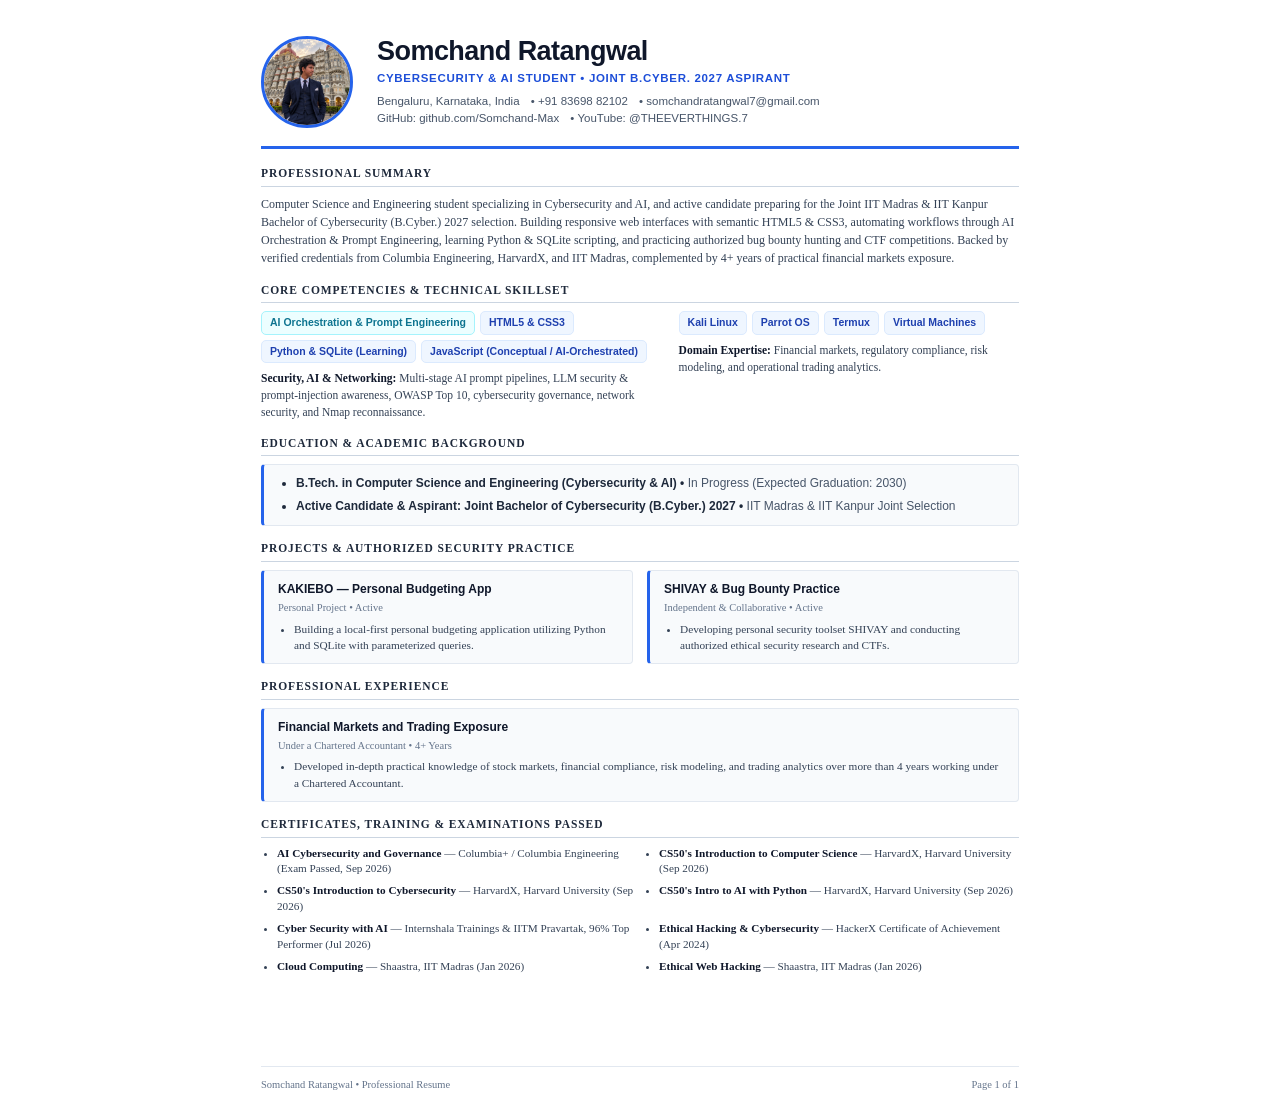
==== resume.html @ d4f09bff "Add Personal Portfolio Website & Resume" ====
<!DOCTYPE html>
<html lang="en">
<head>
  <meta charset="UTF-8">
  <meta name="viewport" content="width=device-width, initial-scale=1.0">
  <title>Somchand Ratangwal • Professional Resume</title>
  <style>
    @page {
      size: A4 portrait;
      margin: 0;
    }

    * {
      box-sizing: border-box;
      margin: 0;
      padding: 0;
    }

    body {
      font-family: -apple-system, BlinkMacSystemFont, "Segoe UI", Roboto, "Helvetica Neue", Arial, sans-serif;
      background: #ffffff;
      color: #1f2937;
      line-height: 1.45;
      -webkit-font-smoothing: antialiased;
    }

    .resume-page {
      width: 850px;
      min-height: 1120px;
      margin: 0 auto;
      padding: 36px 46px 28px;
      background: #ffffff;
      display: flex;
      flex-direction: column;
      justify-content: space-between;
    }

    .resume-header {
      display: flex;
      align-items: center;
      gap: 24px;
      padding-bottom: 18px;
      border-bottom: 3px solid #2563eb;
      margin-bottom: 16px;
    }

    .header-avatar {
      width: 92px;
      height: 92px;
      border-radius: 50%;
      object-fit: cover;
      border: 3px solid #2563eb;
      flex-shrink: 0;
      image-rendering: -webkit-optimize-contrast;
    }

    .header-info h1 {
      font-size: 27px;
      font-weight: 800;
      color: #0f172a;
      letter-spacing: -0.02em;
      line-height: 1.15;
    }

    .header-role {
      font-size: 11.5px;
      font-weight: 700;
      letter-spacing: 0.06em;
      color: #1d4ed8;
      text-transform: uppercase;
      margin-top: 3px;
      margin-bottom: 6px;
    }

    .header-contact {
      font-size: 11.5px;
      color: #475569;
      line-height: 1.5;
    }

    .header-contact span {
      margin-right: 8px;
    }

    .resume-section {
      margin-bottom: 14px;
    }

    .section-heading {
      font-size: 11.5px;
      font-weight: 700;
      letter-spacing: 0.08em;
      text-transform: uppercase;
      color: #1e293b;
      border-bottom: 1px solid #cbd5e1;
      padding-bottom: 4px;
      margin-bottom: 8px;
      font-family: Georgia, "Times New Roman", serif;
    }

    .summary-text {
      font-size: 12px;
      color: #334155;
      line-height: 1.52;
      font-family: Georgia, "Times New Roman", serif;
    }

    .skills-columns {
      display: grid;
      grid-template-columns: 1.08fr 0.92fr;
      gap: 18px;
    }

    .chip-row {
      display: flex;
      flex-wrap: wrap;
      gap: 5px;
      margin-bottom: 7px;
    }

    .chip {
      display: inline-block;
      padding: 3px 8px;
      border-radius: 5px;
      background: #eff6ff;
      border: 1px solid #dbeafe;
      color: #1e40af;
      font-size: 10.5px;
      font-weight: 700;
    }

    .chip.highlight {
      background: #ecfeff;
      border-color: #a5f3fc;
      color: #0e7490;
    }

    .skill-note {
      font-size: 11.5px;
      color: #334155;
      line-height: 1.48;
      font-family: Georgia, "Times New Roman", serif;
    }

    .skill-note strong {
      color: #0f172a;
    }

    .boxed-card {
      background: #f8fafc;
      border: 1px solid #e2e8f0;
      border-left: 3px solid #2563eb;
      border-radius: 4px;
      padding: 10px 14px;
    }

    .edu-list {
      list-style: disc;
      padding-left: 18px;
      display: grid;
      gap: 5px;
    }

    .edu-list li {
      font-size: 12px;
      color: #1e293b;
      font-weight: 600;
    }

    .edu-list li span {
      font-weight: 400;
      color: #475569;
    }

    .two-col-cards {
      display: grid;
      grid-template-columns: 1fr 1fr;
      gap: 14px;
    }

    .card-title {
      font-size: 12px;
      font-weight: 700;
      color: #0f172a;
      margin-bottom: 2px;
    }

    .card-sub {
      font-size: 10.5px;
      color: #64748b;
      margin-bottom: 5px;
      font-family: Georgia, "Times New Roman", serif;
    }

    .card-bullets {
      list-style: disc;
      padding-left: 16px;
      font-size: 11.3px;
      color: #334155;
      font-family: Georgia, "Times New Roman", serif;
      line-height: 1.44;
    }

    .certs-grid {
      display: grid;
      grid-template-columns: 1fr 1fr;
      gap: 6px 22px;
      list-style: disc;
      padding-left: 16px;
    }

    .certs-grid li {
      font-size: 11.2px;
      color: #334155;
      font-family: Georgia, "Times New Roman", serif;
      line-height: 1.42;
    }

    .certs-grid li strong {
      color: #0f172a;
    }

    .resume-footer {
      border-top: 1px solid #e2e8f0;
      padding-top: 10px;
      margin-top: 8px;
      display: flex;
      justify-content: space-between;
      font-size: 10.5px;
      color: #64748b;
      font-family: Georgia, "Times New Roman", serif;
    }

    @media print {
      body {
        background: #ffffff;
      }
      .resume-page {
        width: 100%;
        min-height: auto;
        padding: 24px 32px 18px;
      }
    }
  </style>
</head>
<body>
  <main class="resume-page">
    <div>
      <header class="resume-header">
        <img src="assets/images/profile.png" alt="Somchand Ratangwal" class="header-avatar">
        <div class="header-info">
          <h1>Somchand Ratangwal</h1>
          <div class="header-role">Cybersecurity &amp; AI Student &bull; Joint B.Cyber. 2027 Aspirant</div>
          <div class="header-contact">
            <span>Bengaluru, Karnataka, India</span> &bull;
            <span>+91 83698 82102</span> &bull;
            <span>somchandratangwal7@gmail.com</span><br>
            <span>GitHub: github.com/Somchand-Max</span> &bull;
            <span>YouTube: @THEEVERTHINGS.7</span>
          </div>
        </div>
      </header>

      <section class="resume-section">
        <h2 class="section-heading">Professional Summary</h2>
        <p class="summary-text">
          Computer Science and Engineering student specializing in Cybersecurity and AI, and active candidate
          preparing for the Joint IIT Madras &amp; IIT Kanpur Bachelor of Cybersecurity (B.Cyber.) 2027 selection.
          Building responsive web interfaces with semantic HTML5 &amp; CSS3, automating workflows through
          AI Orchestration &amp; Prompt Engineering, learning Python &amp; SQLite scripting, and practicing
          authorized bug bounty hunting and CTF competitions. Backed by verified credentials from Columbia Engineering,
          HarvardX, and IIT Madras, complemented by 4+ years of practical financial markets exposure.
        </p>
      </section>

      <section class="resume-section">
        <h2 class="section-heading">Core Competencies &amp; Technical Skillset</h2>
        <div class="skills-columns">
          <div>
            <div class="chip-row">
              <span class="chip highlight">AI Orchestration &amp; Prompt Engineering</span>
              <span class="chip">HTML5 &amp; CSS3</span>
              <span class="chip">Python &amp; SQLite (Learning)</span>
              <span class="chip">JavaScript (Conceptual / AI-Orchestrated)</span>
            </div>
            <p class="skill-note">
              <strong>Security, AI &amp; Networking:</strong> Multi-stage AI prompt pipelines, LLM security &amp;
              prompt-injection awareness, OWASP Top 10, cybersecurity governance, network security, and Nmap reconnaissance.
            </p>
          </div>
          <div>
            <div class="chip-row">
              <span class="chip">Kali Linux</span>
              <span class="chip">Parrot OS</span>
              <span class="chip">Termux</span>
              <span class="chip">Virtual Machines</span>
            </div>
            <p class="skill-note">
              <strong>Domain Expertise:</strong> Financial markets, regulatory compliance, risk modeling,
              and operational trading analytics.
            </p>
          </div>
        </div>
      </section>

      <section class="resume-section">
        <h2 class="section-heading">Education &amp; Academic Background</h2>
        <div class="boxed-card">
          <ul class="edu-list">
            <li>B.Tech. in Computer Science and Engineering (Cybersecurity &amp; AI) &bull; <span>In Progress (Expected Graduation: 2030)</span></li>
            <li>Active Candidate &amp; Aspirant: Joint Bachelor of Cybersecurity (B.Cyber.) 2027 &bull; <span>IIT Madras &amp; IIT Kanpur Joint Selection</span></li>
          </ul>
        </div>
      </section>

      <section class="resume-section">
        <h2 class="section-heading">Projects &amp; Authorized Security Practice</h2>
        <div class="two-col-cards">
          <div class="boxed-card">
            <div class="card-title">KAKIEBO &mdash; Personal Budgeting App</div>
            <div class="card-sub">Personal Project &bull; Active</div>
            <ul class="card-bullets">
              <li>Building a local-first personal budgeting application utilizing Python and SQLite with parameterized queries.</li>
            </ul>
          </div>
          <div class="boxed-card">
            <div class="card-title">SHIVAY &amp; Bug Bounty Practice</div>
            <div class="card-sub">Independent &amp; Collaborative &bull; Active</div>
            <ul class="card-bullets">
              <li>Developing personal security toolset SHIVAY and conducting authorized ethical security research and CTFs.</li>
            </ul>
          </div>
        </div>
      </section>

      <section class="resume-section">
        <h2 class="section-heading">Professional Experience</h2>
        <div class="boxed-card">
          <div class="card-title">Financial Markets and Trading Exposure</div>
          <div class="card-sub">Under a Chartered Accountant &bull; 4+ Years</div>
          <ul class="card-bullets">
            <li>Developed in-depth practical knowledge of stock markets, financial compliance, risk modeling, and trading analytics over more than 4 years working under a Chartered Accountant.</li>
          </ul>
        </div>
      </section>

      <section class="resume-section">
        <h2 class="section-heading">Certificates, Training &amp; Examinations Passed</h2>
        <ul class="certs-grid">
          <li><strong>AI Cybersecurity and Governance</strong> &mdash; Columbia+ / Columbia Engineering (Exam Passed, Sep 2026)</li>
          <li><strong>CS50&apos;s Introduction to Computer Science</strong> &mdash; HarvardX, Harvard University (Sep 2026)</li>
          <li><strong>CS50&apos;s Introduction to Cybersecurity</strong> &mdash; HarvardX, Harvard University (Sep 2026)</li>
          <li><strong>CS50&apos;s Intro to AI with Python</strong> &mdash; HarvardX, Harvard University (Sep 2026)</li>
          <li><strong>Cyber Security with AI</strong> &mdash; Internshala Trainings &amp; IITM Pravartak, 96% Top Performer (Jul 2026)</li>
          <li><strong>Ethical Hacking &amp; Cybersecurity</strong> &mdash; HackerX Certificate of Achievement (Apr 2024)</li>
          <li><strong>Cloud Computing</strong> &mdash; Shaastra, IIT Madras (Jan 2026)</li>
          <li><strong>Ethical Web Hacking</strong> &mdash; Shaastra, IIT Madras (Jan 2026)</li>
        </ul>
      </section>
    </div>

    <footer class="resume-footer">
      <span>Somchand Ratangwal &bull; Professional Resume</span>
      <span>Page 1 of 1</span>
    </footer>
  </main>
</body>
</html>
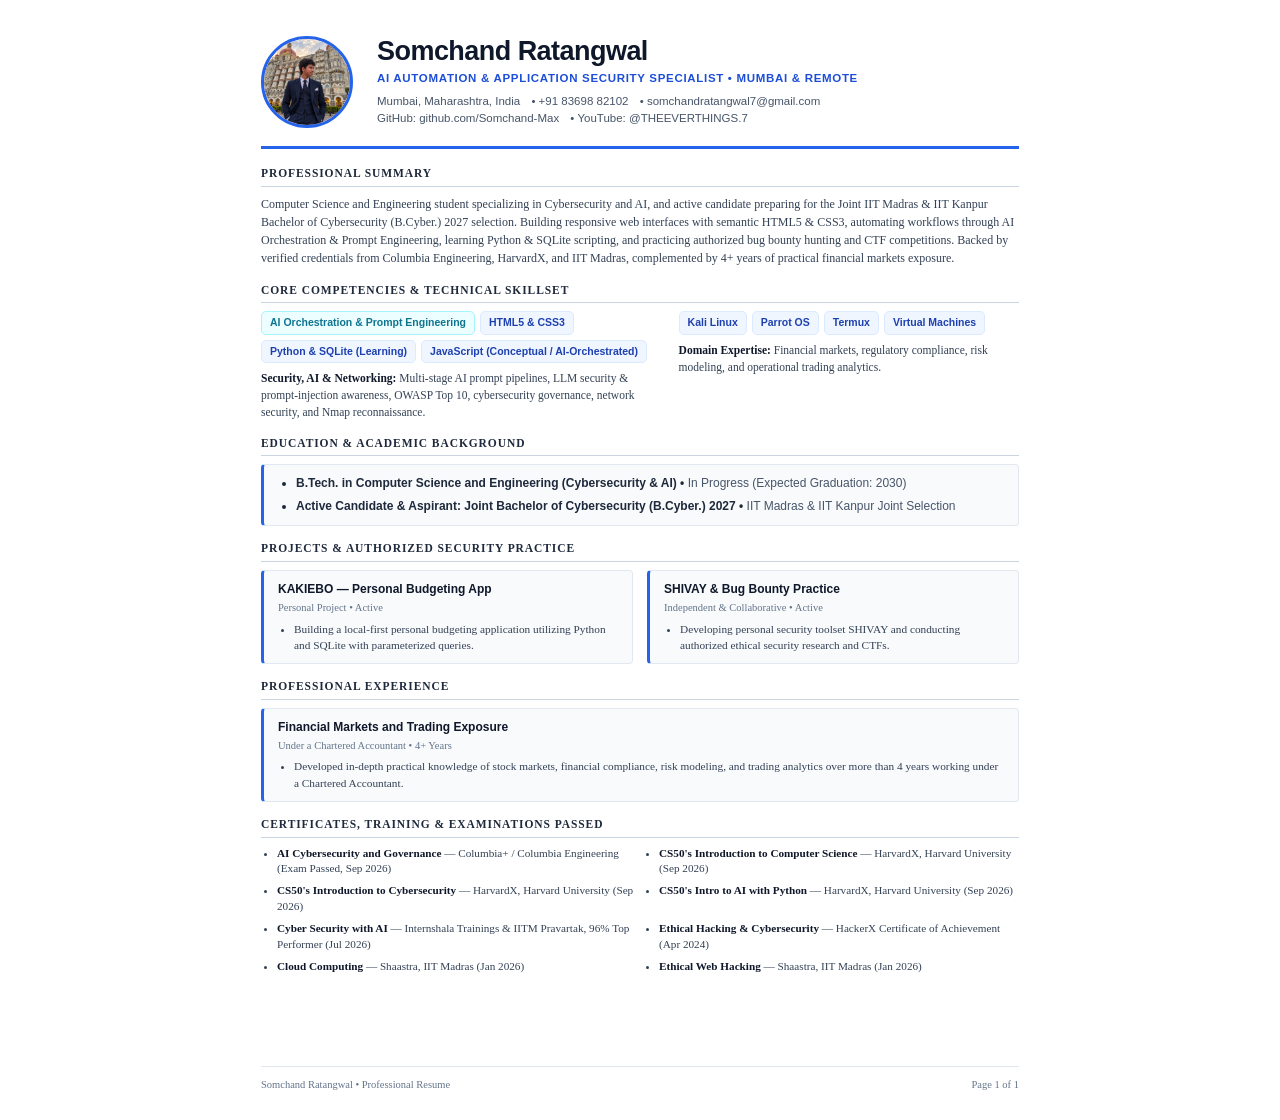
==== commit 424183f7: "Reposition Hero Section & whoami terminal as AI Automation & AppSec Specialist" ====
--- a/resume.html
+++ b/resume.html
@@ -4,244 +4,7 @@
   <meta charset="UTF-8">
   <meta name="viewport" content="width=device-width, initial-scale=1.0">
   <title>Somchand Ratangwal • Professional Resume</title>
-  <style>
-    @page {
-      size: A4 portrait;
-      margin: 0;
-    }
-
-    * {
-      box-sizing: border-box;
-      margin: 0;
-      padding: 0;
-    }
-
-    body {
-      font-family: -apple-system, BlinkMacSystemFont, "Segoe UI", Roboto, "Helvetica Neue", Arial, sans-serif;
-      background: #ffffff;
-      color: #1f2937;
-      line-height: 1.45;
-      -webkit-font-smoothing: antialiased;
-    }
-
-    .resume-page {
-      width: 850px;
-      min-height: 1120px;
-      margin: 0 auto;
-      padding: 36px 46px 28px;
-      background: #ffffff;
-      display: flex;
-      flex-direction: column;
-      justify-content: space-between;
-    }
-
-    .resume-header {
-      display: flex;
-      align-items: center;
-      gap: 24px;
-      padding-bottom: 18px;
-      border-bottom: 3px solid #2563eb;
-      margin-bottom: 16px;
-    }
-
-    .header-avatar {
-      width: 92px;
-      height: 92px;
-      border-radius: 50%;
-      object-fit: cover;
-      border: 3px solid #2563eb;
-      flex-shrink: 0;
-      image-rendering: -webkit-optimize-contrast;
-    }
-
-    .header-info h1 {
-      font-size: 27px;
-      font-weight: 800;
-      color: #0f172a;
-      letter-spacing: -0.02em;
-      line-height: 1.15;
-    }
-
-    .header-role {
-      font-size: 11.5px;
-      font-weight: 700;
-      letter-spacing: 0.06em;
-      color: #1d4ed8;
-      text-transform: uppercase;
-      margin-top: 3px;
-      margin-bottom: 6px;
-    }
-
-    .header-contact {
-      font-size: 11.5px;
-      color: #475569;
-      line-height: 1.5;
-    }
-
-    .header-contact span {
-      margin-right: 8px;
-    }
-
-    .resume-section {
-      margin-bottom: 14px;
-    }
-
-    .section-heading {
-      font-size: 11.5px;
-      font-weight: 700;
-      letter-spacing: 0.08em;
-      text-transform: uppercase;
-      color: #1e293b;
-      border-bottom: 1px solid #cbd5e1;
-      padding-bottom: 4px;
-      margin-bottom: 8px;
-      font-family: Georgia, "Times New Roman", serif;
-    }
-
-    .summary-text {
-      font-size: 12px;
-      color: #334155;
-      line-height: 1.52;
-      font-family: Georgia, "Times New Roman", serif;
-    }
-
-    .skills-columns {
-      display: grid;
-      grid-template-columns: 1.08fr 0.92fr;
-      gap: 18px;
-    }
-
-    .chip-row {
-      display: flex;
-      flex-wrap: wrap;
-      gap: 5px;
-      margin-bottom: 7px;
-    }
-
-    .chip {
-      display: inline-block;
-      padding: 3px 8px;
-      border-radius: 5px;
-      background: #eff6ff;
-      border: 1px solid #dbeafe;
-      color: #1e40af;
-      font-size: 10.5px;
-      font-weight: 700;
-    }
-
-    .chip.highlight {
-      background: #ecfeff;
-      border-color: #a5f3fc;
-      color: #0e7490;
-    }
-
-    .skill-note {
-      font-size: 11.5px;
-      color: #334155;
-      line-height: 1.48;
-      font-family: Georgia, "Times New Roman", serif;
-    }
-
-    .skill-note strong {
-      color: #0f172a;
-    }
-
-    .boxed-card {
-      background: #f8fafc;
-      border: 1px solid #e2e8f0;
-      border-left: 3px solid #2563eb;
-      border-radius: 4px;
-      padding: 10px 14px;
-    }
-
-    .edu-list {
-      list-style: disc;
-      padding-left: 18px;
-      display: grid;
-      gap: 5px;
-    }
-
-    .edu-list li {
-      font-size: 12px;
-      color: #1e293b;
-      font-weight: 600;
-    }
-
-    .edu-list li span {
-      font-weight: 400;
-      color: #475569;
-    }
-
-    .two-col-cards {
-      display: grid;
-      grid-template-columns: 1fr 1fr;
-      gap: 14px;
-    }
-
-    .card-title {
-      font-size: 12px;
-      font-weight: 700;
-      color: #0f172a;
-      margin-bottom: 2px;
-    }
-
-    .card-sub {
-      font-size: 10.5px;
-      color: #64748b;
-      margin-bottom: 5px;
-      font-family: Georgia, "Times New Roman", serif;
-    }
-
-    .card-bullets {
-      list-style: disc;
-      padding-left: 16px;
-      font-size: 11.3px;
-      color: #334155;
-      font-family: Georgia, "Times New Roman", serif;
-      line-height: 1.44;
-    }
-
-    .certs-grid {
-      display: grid;
-      grid-template-columns: 1fr 1fr;
-      gap: 6px 22px;
-      list-style: disc;
-      padding-left: 16px;
-    }
-
-    .certs-grid li {
-      font-size: 11.2px;
-      color: #334155;
-      font-family: Georgia, "Times New Roman", serif;
-      line-height: 1.42;
-    }
-
-    .certs-grid li strong {
-      color: #0f172a;
-    }
-
-    .resume-footer {
-      border-top: 1px solid #e2e8f0;
-      padding-top: 10px;
-      margin-top: 8px;
-      display: flex;
-      justify-content: space-between;
-      font-size: 10.5px;
-      color: #64748b;
-      font-family: Georgia, "Times New Roman", serif;
-    }
-
-    @media print {
-      body {
-        background: #ffffff;
-      }
-      .resume-page {
-        width: 100%;
-        min-height: auto;
-        padding: 24px 32px 18px;
-      }
-    }
-  </style>
+  <link rel="stylesheet" href="css/resume.css">
 </head>
 <body>
   <main class="resume-page">
@@ -250,9 +13,9 @@
         <img src="assets/images/profile.png" alt="Somchand Ratangwal" class="header-avatar">
         <div class="header-info">
           <h1>Somchand Ratangwal</h1>
-          <div class="header-role">Cybersecurity &amp; AI Student &bull; Joint B.Cyber. 2027 Aspirant</div>
+          <div class="header-role">AI Automation &amp; Application Security Specialist &bull; Mumbai &amp; Remote</div>
           <div class="header-contact">
-            <span>Bengaluru, Karnataka, India</span> &bull;
+            <span>Mumbai, Maharashtra, India</span> &bull;
             <span>+91 83698 82102</span> &bull;
             <span>somchandratangwal7@gmail.com</span><br>
             <span>GitHub: github.com/Somchand-Max</span> &bull;
--- a/css/resume.css
+++ b/css/resume.css
@@ -0,0 +1,236 @@
+@page {
+  size: A4 portrait;
+  margin: 0;
+}
+
+* {
+  box-sizing: border-box;
+  margin: 0;
+  padding: 0;
+}
+
+body {
+  font-family: -apple-system, BlinkMacSystemFont, "Segoe UI", Roboto, "Helvetica Neue", Arial, sans-serif;
+  background: #ffffff;
+  color: #1f2937;
+  line-height: 1.45;
+  -webkit-font-smoothing: antialiased;
+}
+
+.resume-page {
+  width: 850px;
+  min-height: 1120px;
+  margin: 0 auto;
+  padding: 36px 46px 28px;
+  background: #ffffff;
+  display: flex;
+  flex-direction: column;
+  justify-content: space-between;
+}
+
+.resume-header {
+  display: flex;
+  align-items: center;
+  gap: 24px;
+  padding-bottom: 18px;
+  border-bottom: 3px solid #2563eb;
+  margin-bottom: 16px;
+}
+
+.header-avatar {
+  width: 92px;
+  height: 92px;
+  border-radius: 50%;
+  object-fit: cover;
+  border: 3px solid #2563eb;
+  flex-shrink: 0;
+  image-rendering: -webkit-optimize-contrast;
+}
+
+.header-info h1 {
+  font-size: 27px;
+  font-weight: 800;
+  color: #0f172a;
+  letter-spacing: -0.02em;
+  line-height: 1.15;
+}
+
+.header-role {
+  font-size: 11.5px;
+  font-weight: 700;
+  letter-spacing: 0.06em;
+  color: #1d4ed8;
+  text-transform: uppercase;
+  margin-top: 3px;
+  margin-bottom: 6px;
+}
+
+.header-contact {
+  font-size: 11.5px;
+  color: #475569;
+  line-height: 1.5;
+}
+
+.header-contact span {
+  margin-right: 8px;
+}
+
+.resume-section {
+  margin-bottom: 14px;
+}
+
+.section-heading {
+  font-size: 11.5px;
+  font-weight: 700;
+  letter-spacing: 0.08em;
+  text-transform: uppercase;
+  color: #1e293b;
+  border-bottom: 1px solid #cbd5e1;
+  padding-bottom: 4px;
+  margin-bottom: 8px;
+  font-family: Georgia, "Times New Roman", serif;
+}
+
+.summary-text {
+  font-size: 12px;
+  color: #334155;
+  line-height: 1.52;
+  font-family: Georgia, "Times New Roman", serif;
+}
+
+.skills-columns {
+  display: grid;
+  grid-template-columns: 1.08fr 0.92fr;
+  gap: 18px;
+}
+
+.chip-row {
+  display: flex;
+  flex-wrap: wrap;
+  gap: 5px;
+  margin-bottom: 7px;
+}
+
+.chip {
+  display: inline-block;
+  padding: 3px 8px;
+  border-radius: 5px;
+  background: #eff6ff;
+  border: 1px solid #dbeafe;
+  color: #1e40af;
+  font-size: 10.5px;
+  font-weight: 700;
+}
+
+.chip.highlight {
+  background: #ecfeff;
+  border-color: #a5f3fc;
+  color: #0e7490;
+}
+
+.skill-note {
+  font-size: 11.5px;
+  color: #334155;
+  line-height: 1.48;
+  font-family: Georgia, "Times New Roman", serif;
+}
+
+.skill-note strong {
+  color: #0f172a;
+}
+
+.boxed-card {
+  background: #f8fafc;
+  border: 1px solid #e2e8f0;
+  border-left: 3px solid #2563eb;
+  border-radius: 4px;
+  padding: 10px 14px;
+}
+
+.edu-list {
+  list-style: disc;
+  padding-left: 18px;
+  display: grid;
+  gap: 5px;
+}
+
+.edu-list li {
+  font-size: 12px;
+  color: #1e293b;
+  font-weight: 600;
+}
+
+.edu-list li span {
+  font-weight: 400;
+  color: #475569;
+}
+
+.two-col-cards {
+  display: grid;
+  grid-template-columns: 1fr 1fr;
+  gap: 14px;
+}
+
+.card-title {
+  font-size: 12px;
+  font-weight: 700;
+  color: #0f172a;
+  margin-bottom: 2px;
+}
+
+.card-sub {
+  font-size: 10.5px;
+  color: #64748b;
+  margin-bottom: 5px;
+  font-family: Georgia, "Times New Roman", serif;
+}
+
+.card-bullets {
+  list-style: disc;
+  padding-left: 16px;
+  font-size: 11.3px;
+  color: #334155;
+  font-family: Georgia, "Times New Roman", serif;
+  line-height: 1.44;
+}
+
+.certs-grid {
+  display: grid;
+  grid-template-columns: 1fr 1fr;
+  gap: 6px 22px;
+  list-style: disc;
+  padding-left: 16px;
+}
+
+.certs-grid li {
+  font-size: 11.2px;
+  color: #334155;
+  font-family: Georgia, "Times New Roman", serif;
+  line-height: 1.42;
+}
+
+.certs-grid li strong {
+  color: #0f172a;
+}
+
+.resume-footer {
+  border-top: 1px solid #e2e8f0;
+  padding-top: 10px;
+  margin-top: 8px;
+  display: flex;
+  justify-content: space-between;
+  font-size: 10.5px;
+  color: #64748b;
+  font-family: Georgia, "Times New Roman", serif;
+}
+
+@media print {
+  body {
+    background: #ffffff;
+  }
+  .resume-page {
+    width: 100%;
+    min-height: auto;
+    padding: 24px 32px 18px;
+  }
+}
